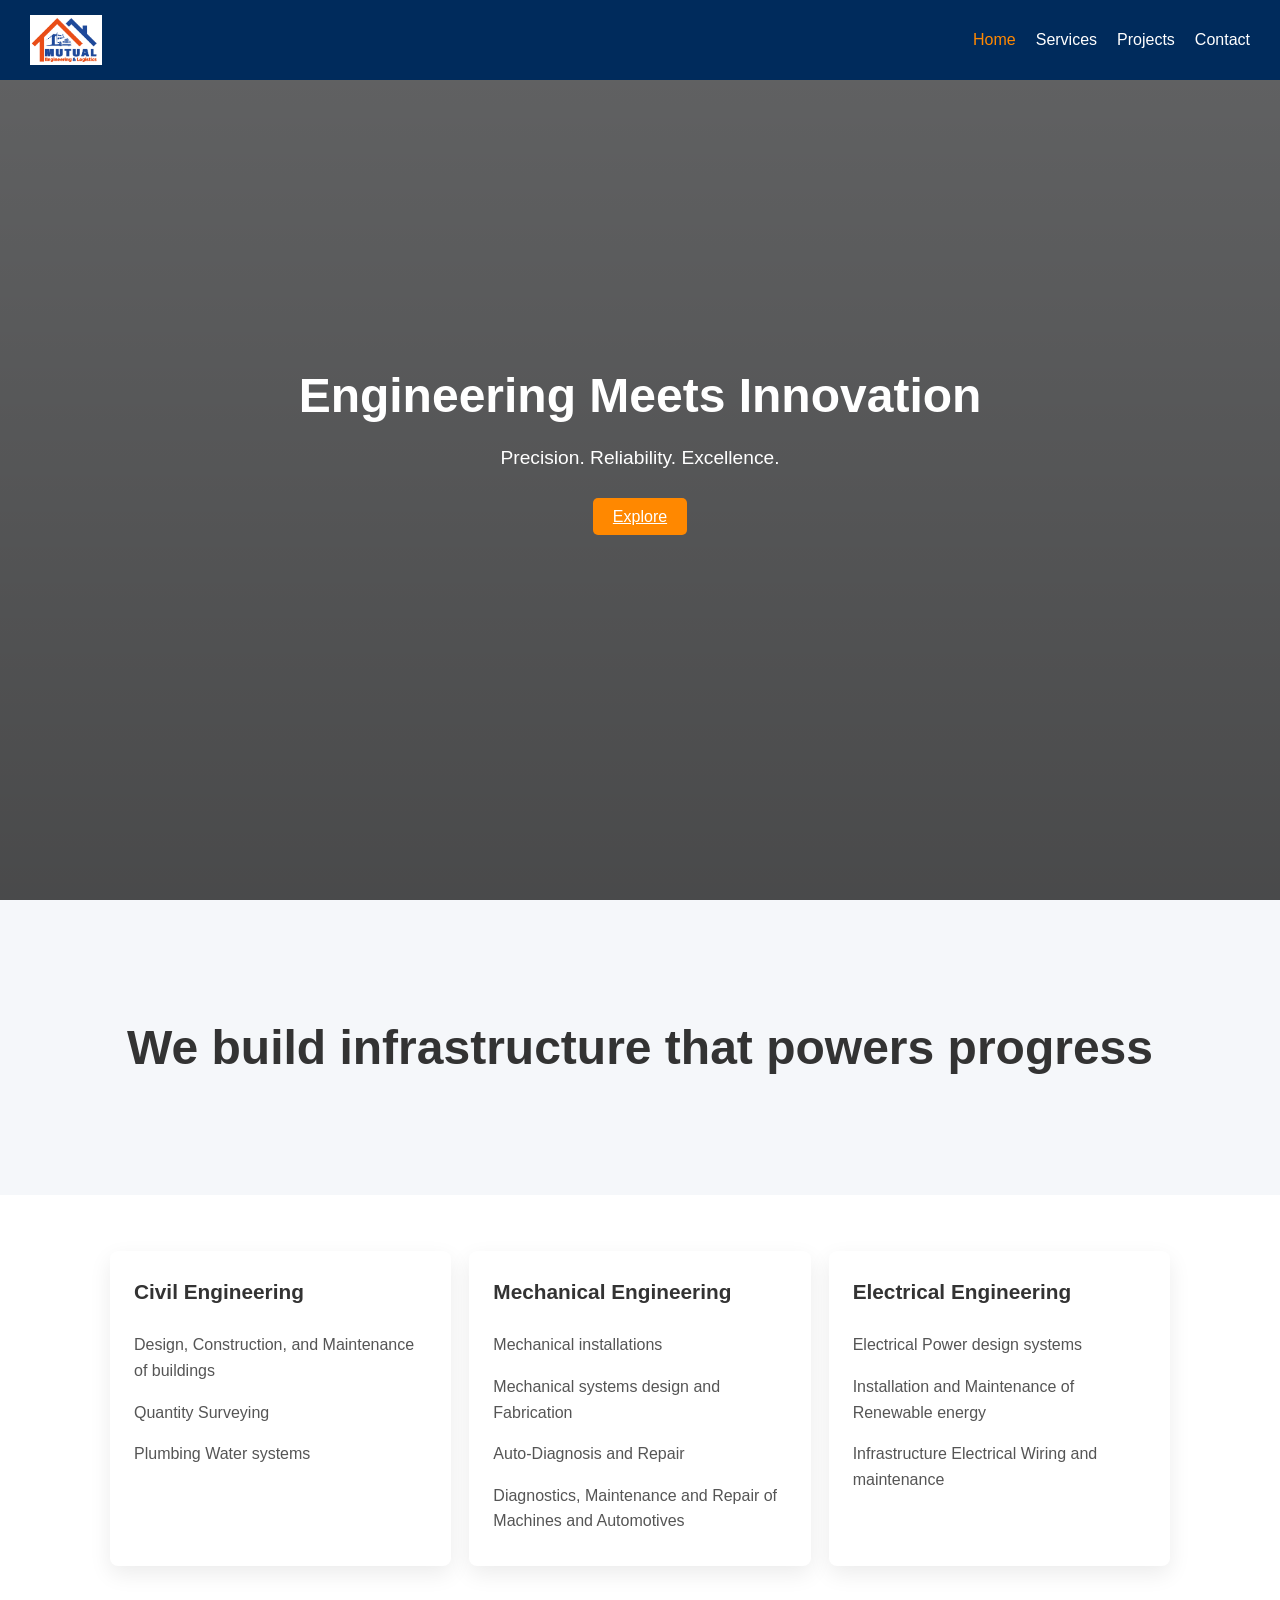
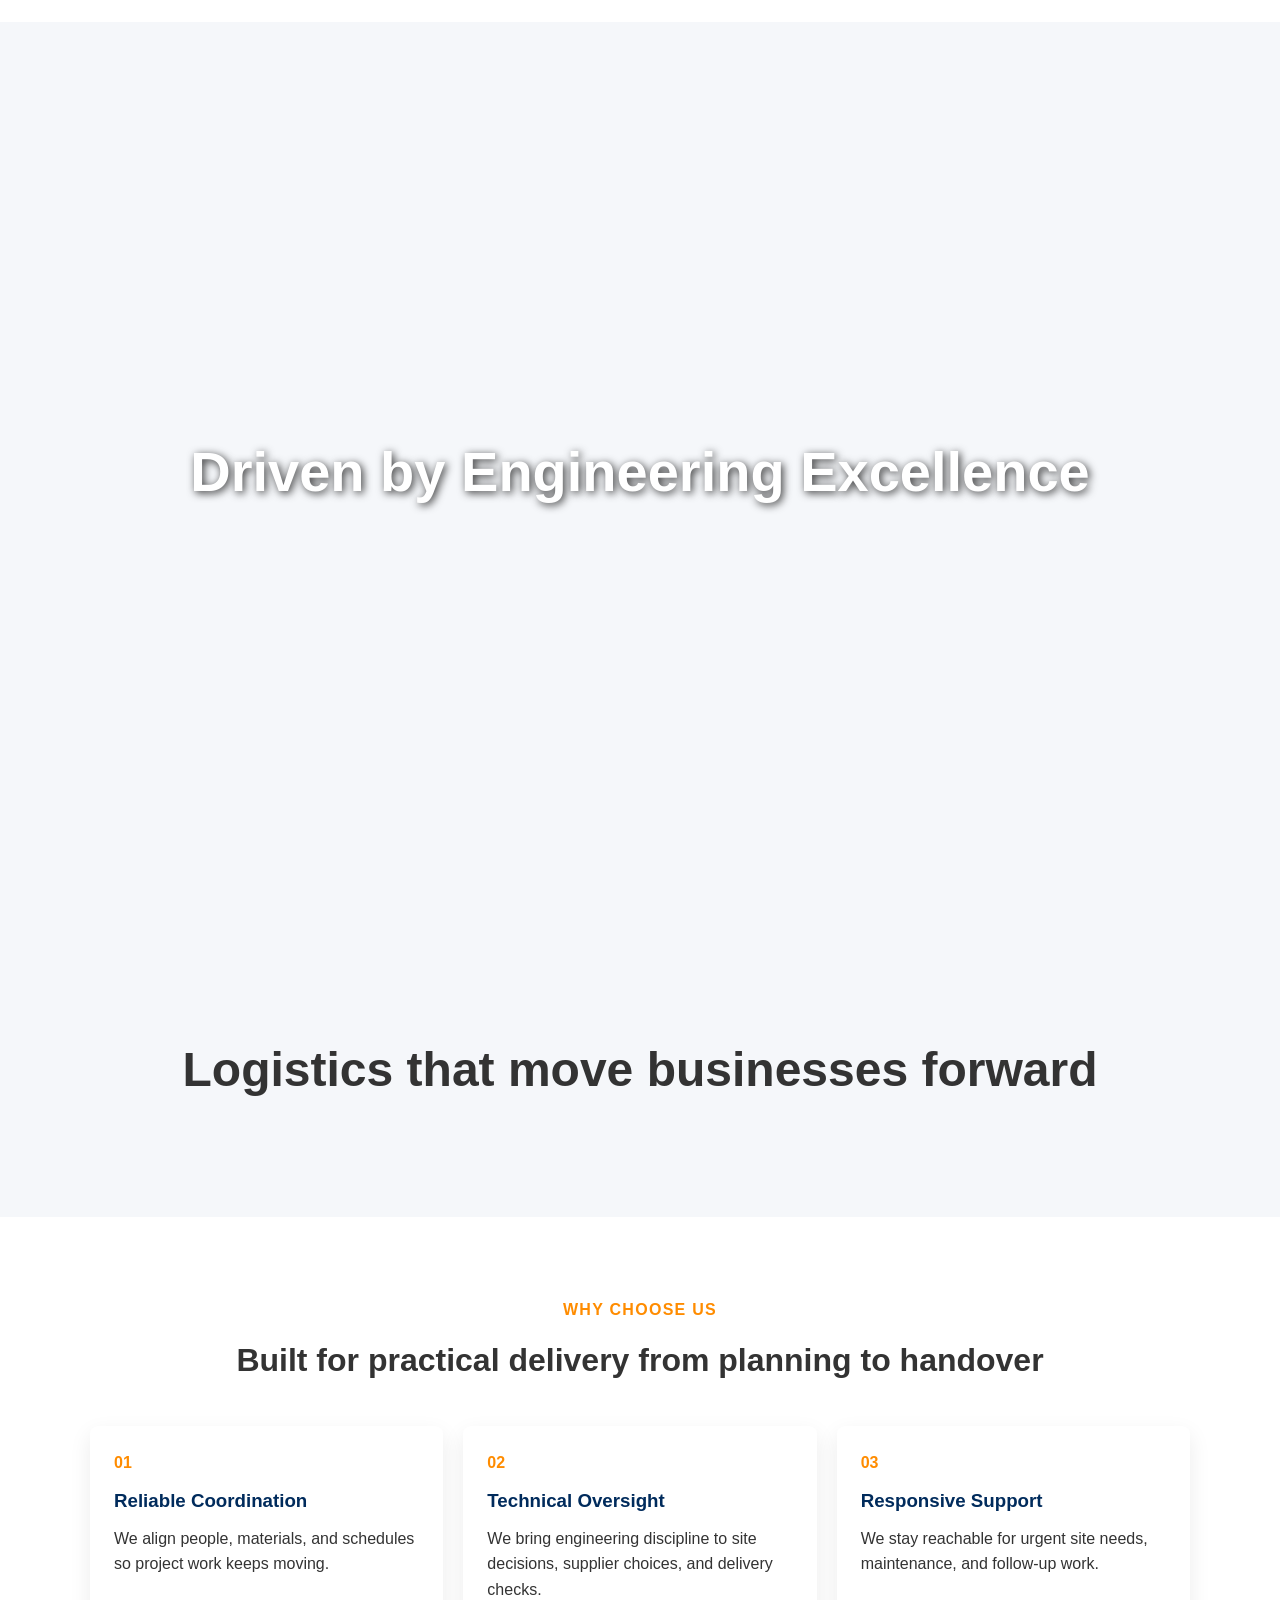
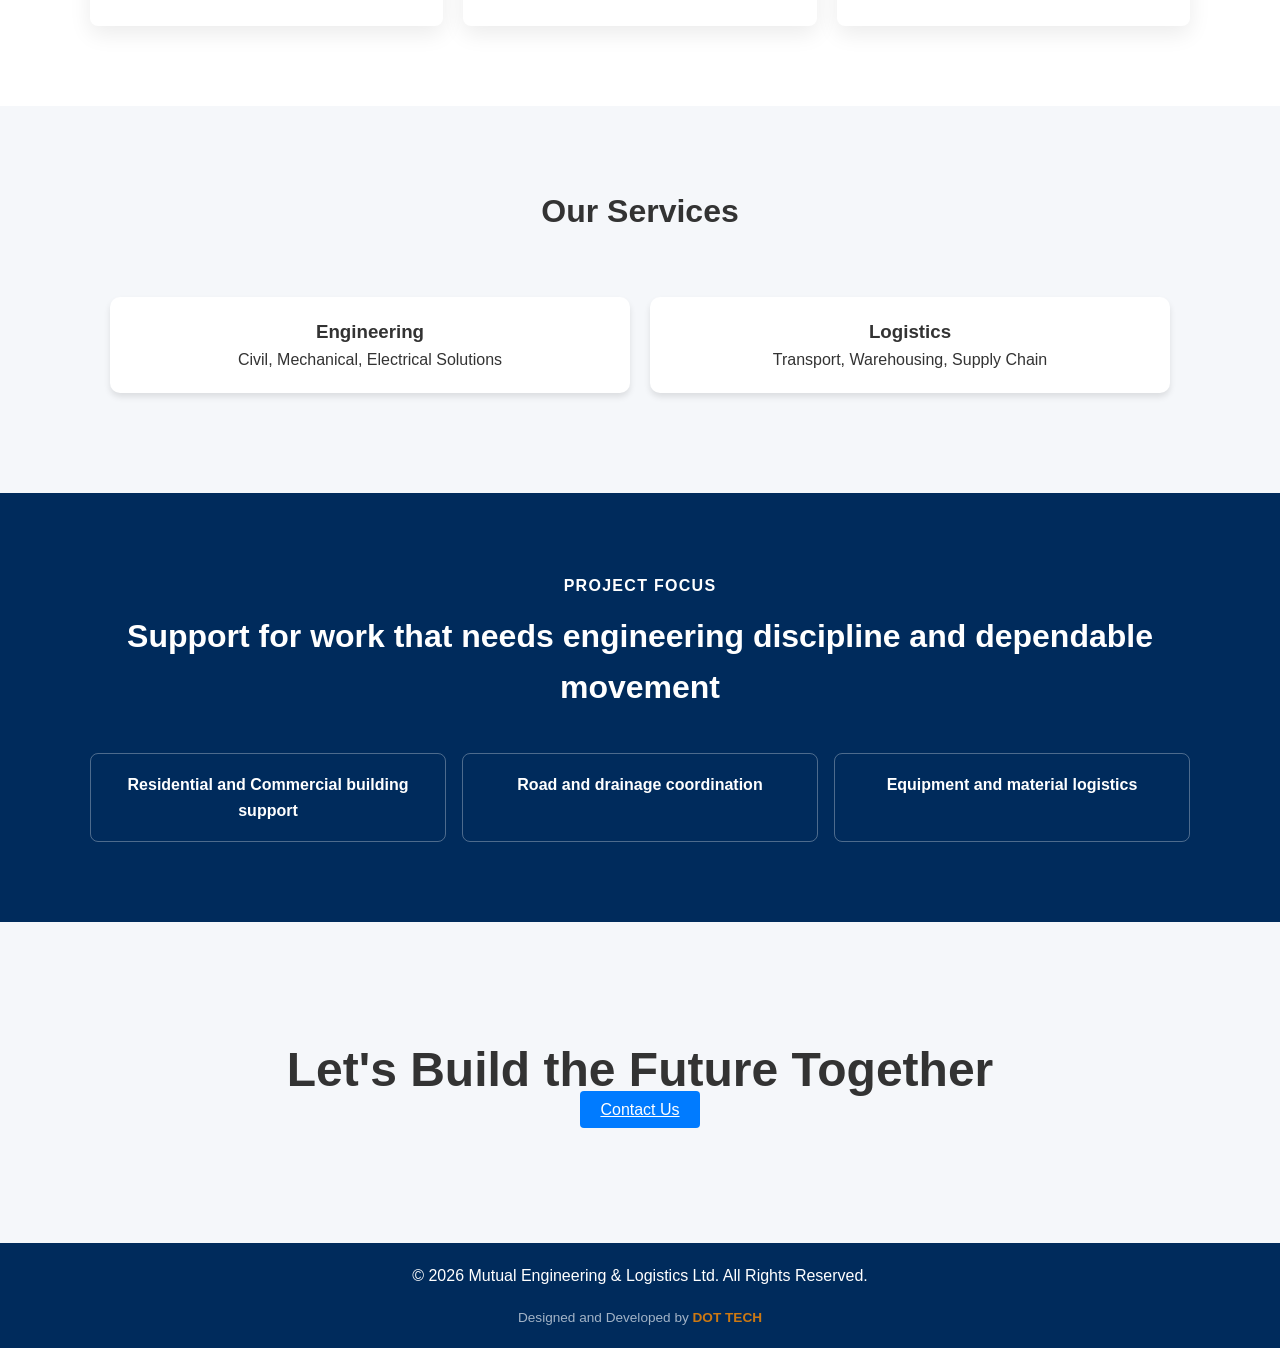
==== index.html @ d5f564d2 "Add files via upload" ====
<!DOCTYPE html>
<html lang="en">
<head>
    <meta charset="UTF-8">
    <meta name="viewport" content="width=device-width, initial-scale=1.0">
    <meta name="description" content="Mutual Engineering & Logistics provides civil engineering, mechanical and electrical support, logistics coordination, and technical consulting in Uganda.">
    <title>MUTUAL ENGINEERING</title>
    <link rel="icon" type="image/png" href="assets/favicon.jpeg">
    <link rel="apple-touch-icon" href="assets/favicon.jpeg">
    <link rel="stylesheet" href="css/styles.css">
</head>
<body>

<!-- NAVBAR -->
<div class="navbar">
    <img src="assets/mutual.png" alt="MUTUAL Logo" class="navbar-logo">
    <div>
        <a href="index.html">Home</a>
        <a href="services.html">Services</a>
        <a href="projects.html">Projects</a>
        <a href="contact.html">Contact</a>
    </div>
</div>

<!-- HERO -->
<section class="hero">
    <div class="fade-in">
        <h1>Engineering Meets Innovation</h1>
        <p>Precision. Reliability. Excellence.</p>
        <a href="services.html" class="btn">Explore</a>
    </div>
</section>

<!-- STORY SECTION 1 -->
<section class="story">
    <h2 class="big-text fade-in">
        We build infrastructure that powers progress
    </h2>
</section>

<section class="section highlights-section">
    <div class="highlight-grid">
        <div class="highlight-card">
            <h3>Civil Engineering</h3>
            <ul>
                <li>Design, Construction, and Maintenance of buildings</li>
                <li>Quantity Surveying</li>
                <li>Plumbing Water systems</li>
            </ul>
        </div>
        <div class="highlight-card">
            <h3>Mechanical Engineering</h3>
            <ul>
                <li>Mechanical installations</li>
                <li>Mechanical systems design and Fabrication</li>
                <li>Auto-Diagnosis and Repair</li>
                <li>Diagnostics, Maintenance and Repair of Machines and Automotives</li>
            </ul>
        </div>
        <div class="highlight-card">
            <h3>Electrical Engineering</h3>
            <ul>
                <li>Electrical Power design systems</li>
                <li>Installation and Maintenance of Renewable energy</li>
                <li>Infrastructure Electrical Wiring and maintenance</li>
            </ul>
        </div>
    </div>
</section>
<!-- PARALLAX -->
<section class="parallax">
    <h2 class="zoom">Driven by Engineering Excellence</h2>
</section>
<!-- STORY SECTION 2 -->
<section class="story story-2">
    <h2 class="big-text fade-in">
        Logistics that move businesses forward
    </h2>
</section>

<section class="section why-section">
    <p class="eyebrow">Why Choose Us</p>
    <h2 class="fade-in">Built for practical delivery from planning to handover</h2>
    <div class="why-grid">
        <article>
            <span>01</span>
            <h3>Reliable Coordination</h3>
            <p>We align people, materials, and schedules so project work keeps moving.</p>
        </article>
        <article>
            <span>02</span>
            <h3>Technical Oversight</h3>
            <p>We bring engineering discipline to site decisions, supplier choices, and delivery checks.</p>
        </article>
        <article>
            <span>03</span>
            <h3>Responsive Support</h3>
            <p>We stay reachable for urgent site needs, maintenance, and follow-up work.</p>
        </article>
    </div>
</section>

<!-- SERVICES -->
<section class="section">
    <h2 class="fade-in">Our Services</h2>

    <div class="grid">
        <div class="card zoom">
            <h3>Engineering</h3>
            <p>Civil, Mechanical, Electrical Solutions</p>
        </div>

        <div class="card zoom">
            <h3>Logistics</h3>
            <p>Transport, Warehousing, Supply Chain</p>
        </div>
    </div>
</section>

<section class="section project-preview">
    <p class="eyebrow">Project Focus</p>
    <h2 class="fade-in">Support for work that needs engineering discipline and dependable movement</h2>
    <div class="preview-list">
        <a href="projects.html">Residential and Commercial building support</a>
        <a href="projects.html">Road and drainage coordination</a>
        <a href="projects.html">Equipment and material logistics</a>
    </div>
</section>

<!-- FINAL CTA -->
<section class="story">
    <h2 class="big-text fade-in">
        Let's Build the Future Together
    </h2>
    <a href="contact.html" class="btn fade-in">Contact Us</a>
</section>

<footer>
    <div class="footer-content">
        <p>&copy; 2026 Mutual Engineering & Logistics Ltd. All Rights Reserved.</p>
        
        <p class="designer-credit">
            Designed and Developed by 
            <a href="https://cyrus-ug.github.io/DOT-TECH" target="_blank" rel="noopener">DOT TECH</a>
        </p>
    </div>
</footer>

<script src="js/script.js"></script>

</body>
</html>
---- css/styles.css ----
/* RESET */
* {
    margin: 0;
    padding: 0;
    box-sizing: border-box;
}

body {
    font-family: 'Poppins', sans-serif;
    background: #f5f7fa;
    color: #333;
    line-height: 1.6;
    overflow-x: hidden;
}

img {
    max-width: 100%;
    height: auto;
}

/* NAVBAR */
.navbar {
    position: fixed;
    top: 0;
    left: 0;
    width: 100%;
    padding: 15px 30px;
    display: flex;
    justify-content: space-between;
    align-items: center;
    gap: 16px;
    background: rgba(0,123,255,0.9);
    -webkit-backdrop-filter: blur(10px);
    backdrop-filter: blur(10px);
    color: white;
    z-index: 1000;
}

.navbar > div {
    display: flex;
    align-items: center;
    flex-wrap: wrap;
    gap: 10px 20px;
}

.navbar a {
    color: white;
    text-decoration: none;
    font-weight: 500;
    transition: color 0.3s;
}

.navbar a:hover {
    color: #FF8800;
}

.navbar a.active {
    color: #FF8800;
}

/* HERO */
.hero {
    min-height: 100svh;
    background: linear-gradient(rgba(0,0,0,0.6), rgba(0,0,0,0.7)),
    url('https://images.unsplash.com/photo-1503387762-592deb58ef4e') center/cover;
    display: flex;
    justify-content: center;
    align-items: center;
    text-align: center;
    color: white;
    padding: 0 20px;
}

.hero h1 {
    font-size: clamp(2.1rem, 7vw, 3rem);
    margin-bottom: 20px;
    line-height: 1.1;
}

.hero p {
    font-size: clamp(1rem, 3vw, 1.2rem);
    margin-bottom: 30px;
}

.hero .btn {
    padding: 10px 20px;
    background: #FF8800;
    color: white;
    border: none;
    border-radius: 5px;
    cursor: pointer;
    transition: background 0.3s;
}

.hero .btn:hover {
    background: #e67600;
}

/* SECTIONS */
.section {
    padding: 80px 50px;
    text-align: center;
}

.section:first-of-type {
    padding-top: 130px;
}

.section h2 {
    margin-bottom: 40px;
    font-size: clamp(1.7rem, 5vw, 2rem);
}

/* GRID LAYOUT */
.grid {
    display: grid;
    grid-template-columns: repeat(auto-fit, minmax(250px, 1fr));
    gap: 20px;
    padding: 20px;
    width: min(100%, 1100px);
    margin: 0 auto;
}

/* CARDS */
.card {
    background: white;
    border-radius: 10px;
    box-shadow: 0 4px 6px rgba(0, 0, 0, 0.1);
    padding: 20px;
    text-align: center;
    transition: transform 0.3s;
}

.card:hover {
    transform: translateY(-10px);
}

.highlight-card {
    padding: 2rem;
    background: #f9f9f9;
    border-radius: 8px;
    box-shadow: 0 2px 8px rgba(0, 0, 0, 0.1);
    transition: transform 0.3s ease, box-shadow 0.3s ease;
}

.highlight-card:hover {
    transform: translateY(-4px);
    box-shadow: 0 4px 16px rgba(0, 0, 0, 0.15);
}

.highlight-card h3 {
    margin-top: 0;
    color: #333;
    font-size: 1.3rem;
    margin-bottom: 1rem;
}

.highlight-card ul {
    list-style: none;
    padding: 0;
    margin: 0;
}

.highlight-card li {
    padding: 0.5rem 0;
    color: #555;
    line-height: 1.6;
}

.highlight-card p {
    margin: 0;
    color: #555;
    line-height: 1.6;
}

.highlight-grid {
    display: grid;
    grid-template-columns: repeat(auto-fit, minmax(240px, 1fr));
    gap: 24px;
    width: 100%;
    max-width: 1200px;
    margin: 0 auto;
    padding: 0 20px;
}

/* SCROLL ANIMATION */
.hidden {
    opacity: 0;
    transform: translateY(50px);
    transition: 1s;
}

.show {
    opacity: 1;
    transform: translateY(0);
}

/* FOOTER */
footer {
    background: #111;
    color: white;
    padding: 40px;
    text-align: center;
}

.footer-content {
    width: min(100%, 1100px);
    margin: 0 auto;
    display: grid;
    gap: 8px;
}

.designer-credit {
    color: #cbd5e1;
    font-size: 0.95rem;
}

.designer-credit a {
    color: var(--brand-orange);
    font-weight: 700;
    text-decoration: none;
}

.designer-credit a:hover {
    text-decoration: underline;
}

/* KEYFRAMES */
@keyframes fadeInDown {
    from {opacity: 0; transform: translateY(-50px);}
    to {opacity: 1; transform: translateY(0);}
}

@keyframes fadeInUp {
    from {opacity: 0; transform: translateY(50px);}
    to {opacity: 1; transform: translateY(0);}
}

/* RESPONSIVE DESIGN */
@media (max-width: 768px) {
    .navbar {
        position: sticky;
        padding: 12px 18px;
        align-items: center;
    }

    .navbar > div {
        justify-content: flex-end;
        gap: 8px 14px;
    }

    .navbar a {
        font-size: 0.95rem;
    }

    .hero {
        min-height: calc(100svh - 74px);
        padding: 72px 20px 48px;
    }

    .section {
        padding: 56px 20px;
    }

    .section:first-of-type {
        padding-top: 56px;
    }

    .grid {
        grid-template-columns: 1fr;
        padding: 0;
    }

    .highlight-grid {
        grid-template-columns: repeat(auto-fit, minmax(200px, 1fr));
        gap: 16px;
        padding: 0 15px;
    }

    .story {
        padding: 72px 22px;
    }

    .parallax {
        min-height: 70svh;
        background-attachment: scroll;
    }

    .contact {
        padding: 28px 20px;
    }

    .contact-page {
        padding-top: 56px;
    }

    .contact-layout {
        grid-template-columns: 1fr;
    }

    .contact-panel {
        padding: 24px;
    }

    .contact-button {
        flex: 1 1 190px;
    }
}

@media (max-width: 480px) {
    .navbar {
        justify-content: center;
        text-align: center;
    }

    .navbar-logo {
        height: 42px;
        max-width: 160px;
    }

    .navbar > div {
        width: 100%;
        justify-content: center;
    }

    .btn {
        font-size: 0.9rem;
        padding: 10px 15px;
        width: fit-content;
        max-width: 100%;
    }

    .hero h1 {
        font-size: 2rem;
    }

    .hero p {
        font-size: 1rem;
    }

    .card {
        padding: 18px;
    }

    footer {
        padding: 28px 18px;
    }

    .contact-actions {
        gap: 10px;
    }

    .contact-button {
        width: 100%;
    }

    .form-row {
        grid-template-columns: 1fr;
    }

    .contact-panel {
        padding: 20px;
    }
}
/* SMOOTH SCROLL */
html {
    scroll-behavior: smooth;
}

/* FADE-IN EFFECT */
.fade-in {
    opacity: 0;
    transform: translateY(40px);
    transition: all 1s ease;
}

.fade-in.active {
    opacity: 1;
    transform: translateY(0);
}

/* ZOOM EFFECT */
.zoom {
    transform: scale(0.9);
    opacity: 0;
    transition: 1s ease;
}

.zoom.active {
    transform: scale(1);
    opacity: 1;
}

/* LARGE SECTION TEXT */
.big-text {
    font-size: clamp(2rem, 8vw, 3rem);
    font-weight: 600;
    line-height: 1.15;
}

/* SPACING FOR STORY SECTIONS */
.story {
    padding: 120px 50px;
    text-align: center;
}

.story-2 {
    padding: 120px 50px;
    text-align: center;
}

/* PARALLAX SECTION */
.parallax {
    min-height: 100svh;
    background-image: 
        linear-gradient(rgba(0, 0, 0, 0.5), rgba(0, 0, 0, 0.5)),
        url('../assets/background.jpeg');
    background-attachment: fixed;
    background-size: cover;
    background-position: center;
    background-repeat: no-repeat;
    display: flex;
    align-items: center;
    justify-content: center;
    color: white;
    text-align: center;
    padding: 80px 20px;
}

.parallax h2 {
    font-size: clamp(2rem, 8vw, 3.5rem);
    font-weight: 700;
    text-shadow: 2px 2px 8px rgba(0, 0, 0, 0.8);
    line-height: 1.2;
    max-width: 900px;
    margin: 0 auto;
}

/* CONTACT PAGE STYLES */
.contact-page {
    background:
        linear-gradient(rgba(0, 43, 92, 0.88), rgba(0, 43, 92, 0.76)),
        url('https://images.unsplash.com/photo-1486406146926-c627a92ad1ab') center/cover;
    color: white;
    min-height: 100svh;
}

.contact-hero {
    max-width: 850px;
    margin: 0 auto 32px;
}

.contact-hero h1 {
    font-size: clamp(2.2rem, 7vw, 4rem);
    line-height: 1.08;
    margin-bottom: 18px;
}

.contact-hero p {
    max-width: 720px;
    margin: 0 auto;
    font-size: clamp(1rem, 2.8vw, 1.2rem);
    color: rgba(255, 255, 255, 0.9);
}

.contact-actions {
    display: flex;
    justify-content: center;
    flex-wrap: wrap;
    gap: 14px;
    margin: 0 auto 38px;
}

.contact-button {
    min-width: 150px;
    display: inline-flex;
    align-items: center;
    justify-content: center;
    gap: 10px;
    padding: 12px 18px;
    border-radius: 8px;
    color: white;
    font-weight: 700;
    text-decoration: none;
    transition: transform 0.25s ease, box-shadow 0.25s ease, background 0.25s ease;
}

.contact-button svg {
    width: 22px;
    height: 22px;
    fill: currentColor;
    flex: 0 0 auto;
}

.contact-button:hover {
    transform: translateY(-3px);
    box-shadow: 0 8px 16px rgba(0, 0, 0, 0.16);
}

.contact-button.whatsapp {
    background: #25d366;
}

.contact-button.whatsapp:hover {
    background: #1fb85a;
}

.contact-button.phone {
    background: var(--brand-blue);
}

.contact-button.phone:hover {
    background: #001f42;
}

.contact-button.email {
    background: var(--brand-orange);
}

.contact-button.email:hover {
    background: #e67e00;
}

.contact-layout {
    width: min(100%, 1120px);
    margin: 0 auto;
    display: grid;
    grid-template-columns: 0.85fr 1.15fr;
    gap: 24px;
    text-align: left;
}

.contact-panel {
    background: rgba(255, 255, 255, 0.96);
    color: var(--text-dark);
    border-radius: 8px;
    padding: 28px;
    box-shadow: 0 18px 40px rgba(0, 0, 0, 0.18);
}

.contact-panel h2 {
    color: var(--brand-blue);
    margin-bottom: 22px;
    font-size: 1.55rem;
}

.contact-detail {
    padding: 18px 0;
    border-top: 1px solid #e3e8ef;
}

.contact-detail:first-of-type {
    border-top: 0;
    padding-top: 0;
}

.contact-detail span {
    display: block;
    color: var(--brand-orange);
    font-size: 0.82rem;
    font-weight: 700;
    letter-spacing: 0.06em;
    margin-bottom: 6px;
    text-transform: uppercase;
}

.contact-detail a,
.contact-detail p {
    display: block;
    color: var(--text-dark);
    font-weight: 600;
    margin: 0;
    text-decoration: none;
}

.contact-detail a + a {
    margin-top: 5px;
}

.contact-detail a:hover {
    color: #007bff;
}

.contact-form {
    display: grid;
    gap: 18px;
    width: 100%;
    margin: 0;
}

.form-row {
    display: grid;
    grid-template-columns: repeat(2, minmax(0, 1fr));
    gap: 16px;
}

.form-group {
    display: flex;
    flex-direction: column;
}

.form-group label {
    font-weight: bold;
    margin-bottom: 5px;
}

.form-group input,
.form-group select,
.form-group textarea {
    width: 100%;
    padding: 12px 14px;
    border: 1px solid #cfd7e3;
    border-radius: 8px;
    font-size: 1rem;
    font-family: inherit;
    background: white;
    color: #333;
}

.form-group input:focus,
.form-group select:focus,
.form-group textarea:focus {
    outline: none;
    border-color: #007bff;
    box-shadow: 0 0 4px rgba(0, 123, 255, 0.5);
}

.form-honey {
    position: absolute;
    left: -9999px;
    opacity: 0;
}

.message-result-page {
    min-height: 100svh;
    display: grid;
    place-items: center;
    padding: 24px;
    background:
        linear-gradient(rgba(0, 43, 92, 0.84), rgba(0, 43, 92, 0.78)),
        url('https://images.unsplash.com/photo-1486406146926-c627a92ad1ab') center/cover;
}

.message-result {
    width: min(100%, 560px);
    padding: 36px;
    background: white;
    border-radius: 8px;
    text-align: center;
    box-shadow: 0 18px 40px rgba(0, 0, 0, 0.2);
}

.message-result h1 {
    color: var(--brand-blue);
    margin-bottom: 14px;
}

.message-result p {
    color: #555;
    margin-bottom: 24px;
}

.message-result.success {
    border-top: 5px solid #25d366;
}

.message-result.error {
    border-top: 5px solid #d93025;
}

/* HOME PAGE ENHANCEMENTS */
.highlights-section {
    background: #ffffff;
    padding-top: 56px;
    padding-bottom: 56px;
}

.highlight-grid,
.why-grid,
.preview-list,
.project-grid,
.project-metrics {
    width: min(100%, 1100px);
    margin: 0 auto;
}

.highlight-grid {
    display: grid;
    grid-template-columns: repeat(3, minmax(0, 1fr));
    gap: 18px;
}

.highlight-grid div,
.why-grid article,
.project-metrics div {
    background: white;
    border-radius: 8px;
    padding: 24px;
    text-align: left;
    box-shadow: 0 8px 22px rgba(0, 0, 0, 0.08);
}

.highlight-grid strong,
.project-metrics strong {
    display: block;
    color: var(--brand-blue);
    font-size: 1.3rem;
    margin-bottom: 8px;
}

.highlight-grid span,
.project-metrics span {
    color: #555;
}

.why-section {
    background: #ffffff;
}

.why-grid {
    display: grid;
    grid-template-columns: repeat(3, minmax(0, 1fr));
    gap: 20px;
    margin-top: 30px;
}

.why-grid span,
.project-card span {
    color: var(--brand-orange);
    font-weight: 800;
}

.why-grid h3,
.project-card h3 {
    color: var(--brand-blue);
    margin: 10px 0;
}

.project-preview {
    background: var(--brand-blue);
    color: white;
}

.project-preview .eyebrow,
.project-preview h2 {
    color: white;
}

.preview-list {
    display: grid;
    grid-template-columns: repeat(3, minmax(0, 1fr));
    gap: 16px;
    margin-top: 28px;
}

.preview-list a {
    display: block;
    padding: 18px;
    border: 1px solid rgba(255, 255, 255, 0.3);
    border-radius: 8px;
    color: white;
    font-weight: 700;
    text-decoration: none;
    transition: background 0.25s ease, transform 0.25s ease;
}

.preview-list a:hover {
    background: rgba(255, 255, 255, 0.12);
    transform: translateY(-3px);
}

/* PROJECTS PAGE */
.projects-hero {
    background:
        linear-gradient(rgba(0, 43, 92, 0.78), rgba(0, 43, 92, 0.84)),
        url('https://images.unsplash.com/photo-1503387762-592deb58ef4e') center/cover;
    color: white;
    min-height: 68svh;
    display: flex;
    flex-direction: column;
    justify-content: center;
}

.projects-hero h1 {
    max-width: 920px;
    margin: 0 auto 20px;
    font-size: clamp(2rem, 7vw, 3.6rem);
    line-height: 1.1;
}

.projects-showcase {
    background: #ffffff;
}

.project-grid {
    display: grid;
    grid-template-columns: repeat(3, minmax(0, 1fr));
    gap: 20px;
}

.project-card {
    overflow: hidden;
    border-radius: 8px;
    background: white;
    text-align: left;
    box-shadow: 0 8px 24px rgba(0, 0, 0, 0.1);
}

.project-card div:last-child {
    padding: 22px;
}

.project-image {
    min-height: 210px;
    background-size: cover;
    background-position: center;
}

.civil-project {
    background-image: url('https://images.unsplash.com/photo-1541888946425-d81bb19240f5');
}

.logistics-project {
    background-image: url('https://images.unsplash.com/photo-1586528116311-ad8dd3c8310d');
}

.facility-project {
    background-image: url('https://images.unsplash.com/photo-1581092160607-ee22621dd758');
}

.project-metrics {
    display: grid;
    grid-template-columns: repeat(3, minmax(0, 1fr));
    gap: 18px;
}

.btn {
    padding: 10px 20px;
    background: #007bff;
    color: #fff;
    border: none;
    border-radius: 4px;
    font-size: 1rem;
    cursor: pointer;
    transition: background 0.3s;
}

.btn:hover {
    background: #0056b3;
}

/* logo */
:root {
    --brand-blue: #002b5c;
    --brand-orange: #ff8c00;
    --text-dark: #333333;
    --bg-light: #f8f9fa;
}

/* Logo Styling */
.navbar-logo {
    height: 50px;
    max-width: 200px;
    object-fit: contain;
    animation: logoGlow 2s ease-in-out infinite;
    flex: 0 0 auto;
}

@keyframes logoGlow {
    0%, 100% {
        filter: drop-shadow(0 0 10px rgba(255, 140, 0, 0.5));
    }
    50% {
        filter: drop-shadow(0 0 20px rgba(255, 140, 0, 0.8));
    }
}

/* Use the brand blue for the site header */
.navbar {
    background-color: var(--brand-blue);
}

/* Use the orange for call-to-action buttons */
.btn-primary, .cta-btn {
    background-color: var(--brand-orange);
    color: white;
    border: none;
    transition: 0.3s ease;
}

.btn-primary:hover {
    background-color: #e67e00; /* Darker orange on hover */
}

/* SERVICES PAGE */
.services-hero {
    background: linear-gradient(rgba(0, 43, 92, 0.78), rgba(0, 43, 92, 0.86)),
        url('https://images.unsplash.com/photo-1504917595217-d4dc5ebe6122') center/cover;
    color: white;
    min-height: 72svh;
    display: flex;
    flex-direction: column;
    justify-content: center;
    align-items: center;
}

.services-hero h1 {
    max-width: 920px;
    font-size: clamp(2rem, 7vw, 3.6rem);
    line-height: 1.1;
    margin-bottom: 22px;
}

.eyebrow {
    color: var(--brand-orange);
    font-weight: 700;
    letter-spacing: 0.08em;
    margin-bottom: 12px;
    text-transform: uppercase;
}

.section-intro {
    max-width: 760px;
    margin: 0 auto 28px;
    font-size: clamp(1rem, 2.8vw, 1.2rem);
}

.services-list {
    background: #ffffff;
}

.service-grid {
    grid-template-columns: repeat(2, minmax(0, 1fr));
    align-items: stretch;
}

.service-card {
    text-align: left;
    display: flex;
    flex-direction: column;
    gap: 12px;
    border-top: 4px solid var(--brand-orange);
}

.service-card:hover {
    transform: translateY(-6px);
}

.service-number {
    color: var(--brand-orange);
    font-size: 0.9rem;
    font-weight: 700;
}

.service-card h3 {
    color: var(--brand-blue);
    font-size: 1.35rem;
}

.service-card ul {
    padding-left: 20px;
    color: #555;
}

.service-card li + li {
    margin-top: 6px;
}

.service-process {
    background: #f5f7fa;
}

.process-steps {
    width: min(100%, 1100px);
    margin: 0 auto;
    display: grid;
    grid-template-columns: repeat(4, minmax(0, 1fr));
    gap: 18px;
    text-align: left;
}

.process-steps div {
    background: white;
    border-left: 4px solid var(--brand-blue);
    border-radius: 8px;
    padding: 22px;
    box-shadow: 0 4px 6px rgba(0, 0, 0, 0.08);
}

.process-steps strong {
    display: block;
    color: var(--brand-blue);
    font-size: 1.2rem;
    margin-bottom: 10px;
}

.services-cta {
    background: var(--brand-blue);
    color: white;
}

.services-cta p {
    margin: 16px auto 26px;
    max-width: 620px;
}

@media (max-width: 768px) {
    .services-hero {
        padding-top: 80px;
    }

    .service-grid,
    .process-steps {
        grid-template-columns: 1fr;
    }

    .contact-page {
        padding-top: 56px;
    }

    .contact-layout {
        grid-template-columns: 1fr;
    }

    .contact-panel {
        padding: 24px;
    }

    .highlight-grid,
    .why-grid,
    .preview-list,
    .project-grid,
    .project-metrics {
        grid-template-columns: 1fr;
    }

    .projects-hero {
        padding-top: 80px;
    }
}

@media (max-width: 480px) {
    .form-row {
        grid-template-columns: 1fr;
    }

    .contact-panel {
        padding: 20px;
    }
}


/*DOT*/
footer {
    background-color: #002b5c; /* Brand Blue */
    color: white;
    padding: 20px;
    text-align: center;
}

.designer-credit {
    font-size: 0.85rem;
    margin-top: 10px;
    opacity: 0.8;
}

.designer-credit a {
    color: #ff8c00; /* Safety Orange Accent */
    text-decoration: none;
    font-weight: bold;
}

.designer-credit a:hover {
    text-decoration: underline;
}
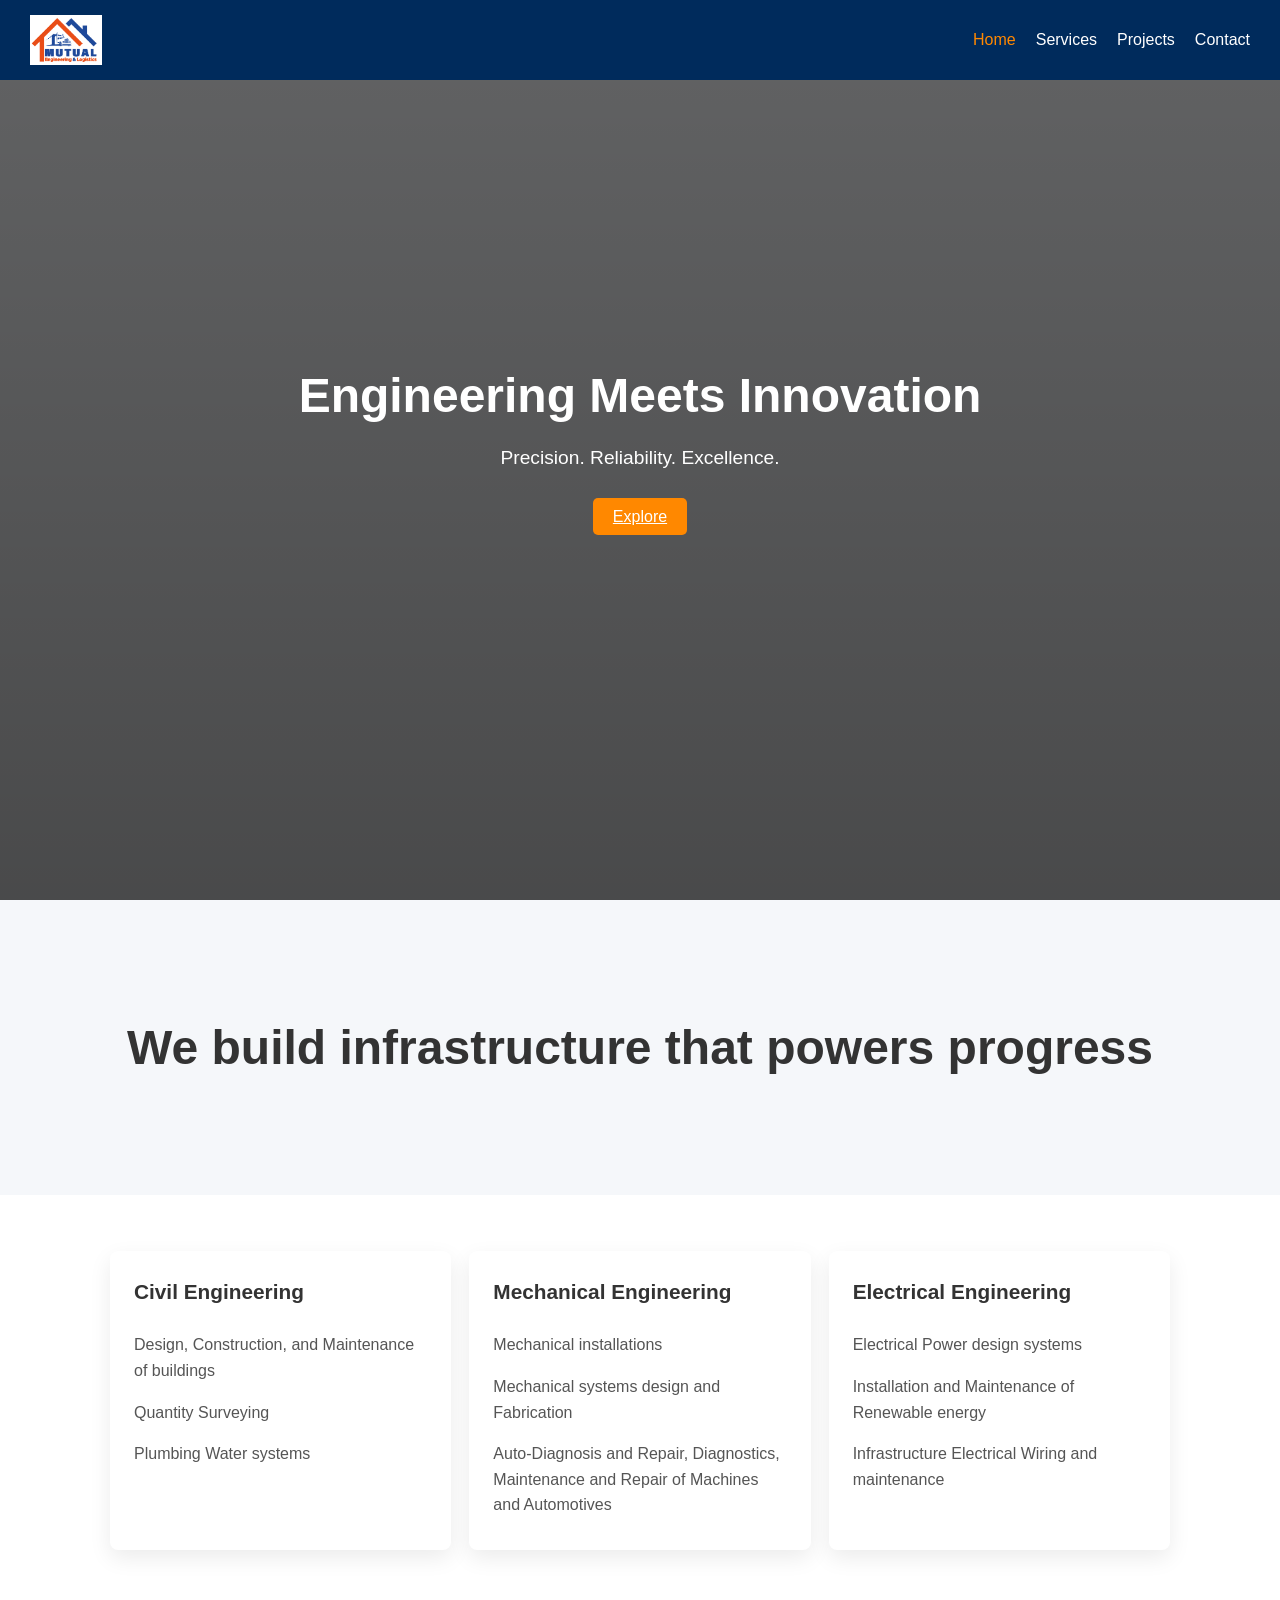
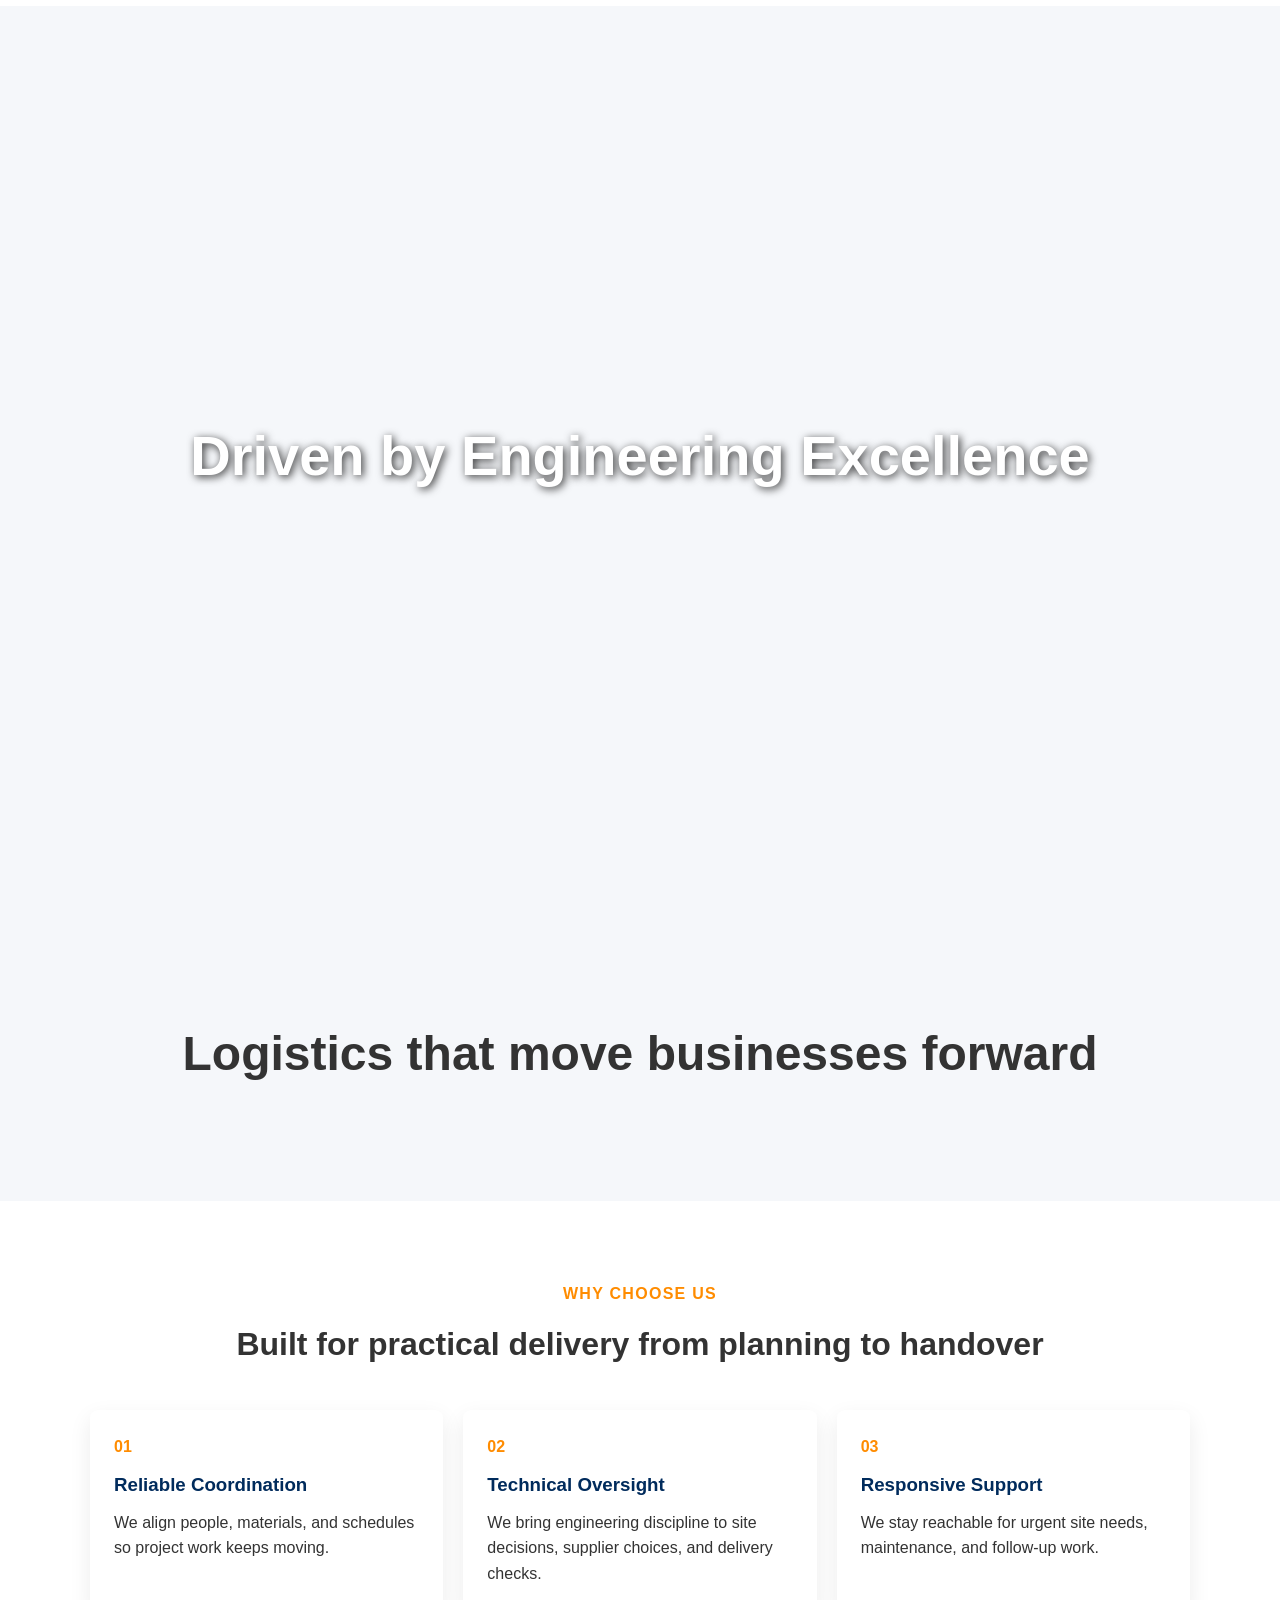
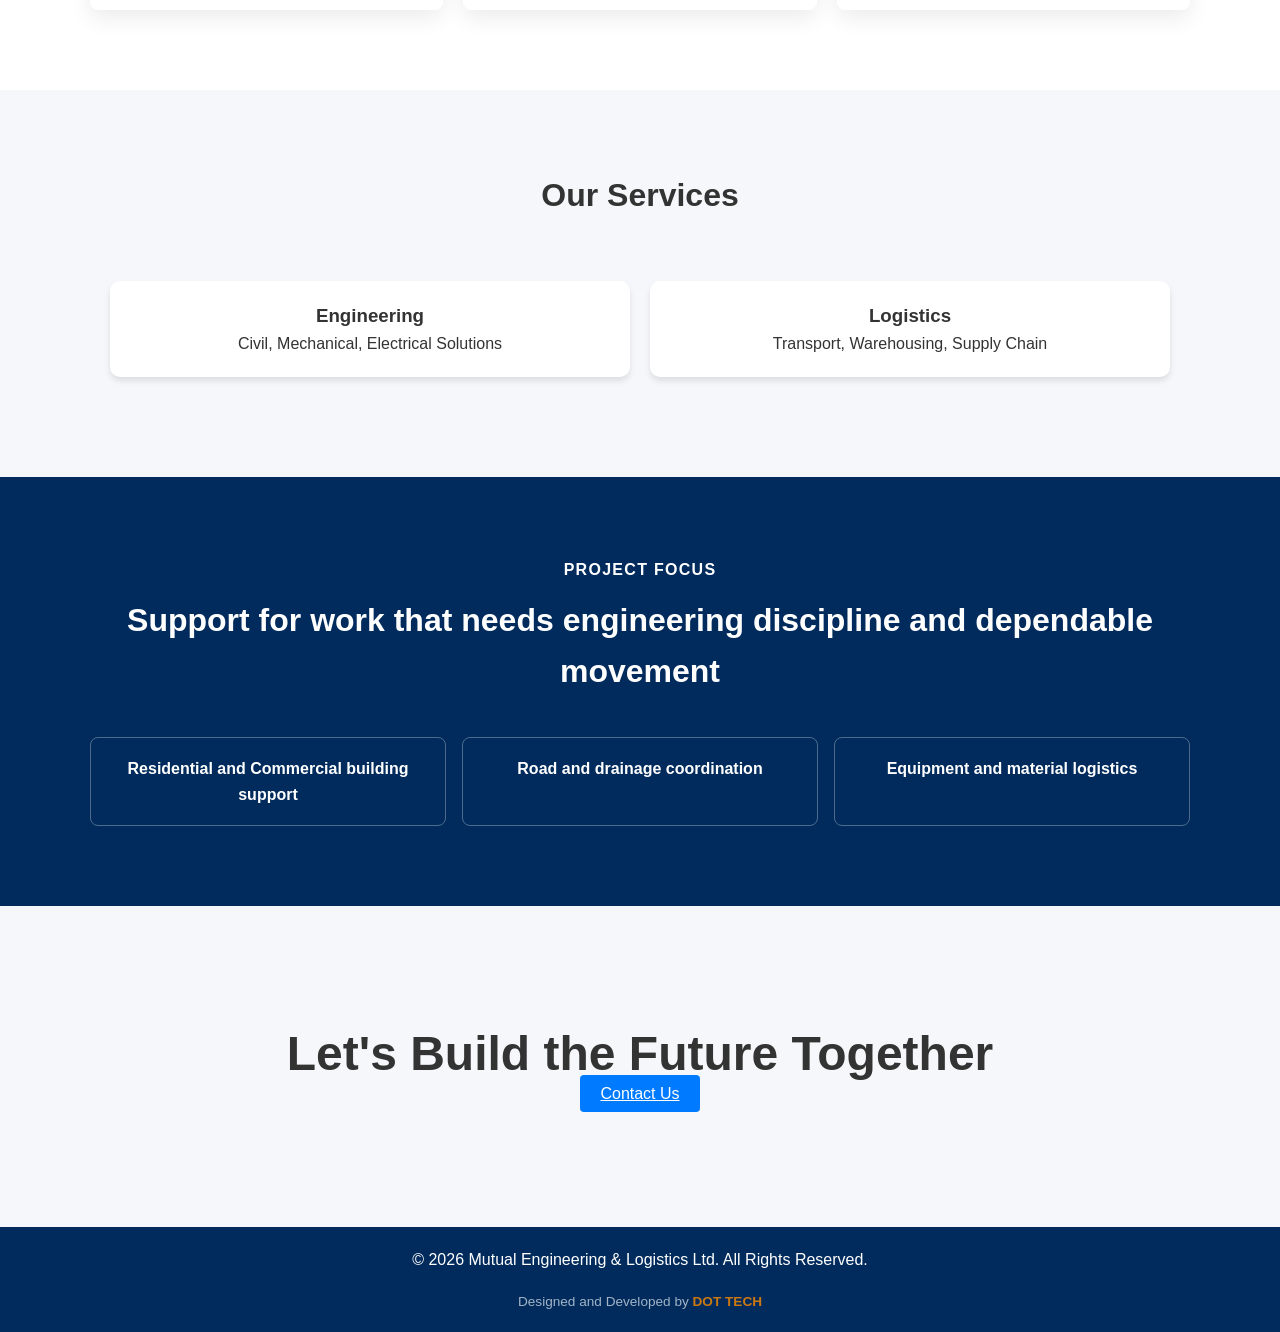
==== commit 09470086: "Consolidate mechanical engineering services into one item" ====
--- a/index.html
+++ b/index.html
@@ -53,8 +53,7 @@
             <ul>
                 <li>Mechanical installations</li>
                 <li>Mechanical systems design and Fabrication</li>
-                <li>Auto-Diagnosis and Repair</li>
-                <li>Diagnostics, Maintenance and Repair of Machines and Automotives</li>
+                <li>Auto-Diagnosis and Repair, Diagnostics, Maintenance and Repair of Machines and Automotives</li>
             </ul>
         </div>
         <div class="highlight-card">
